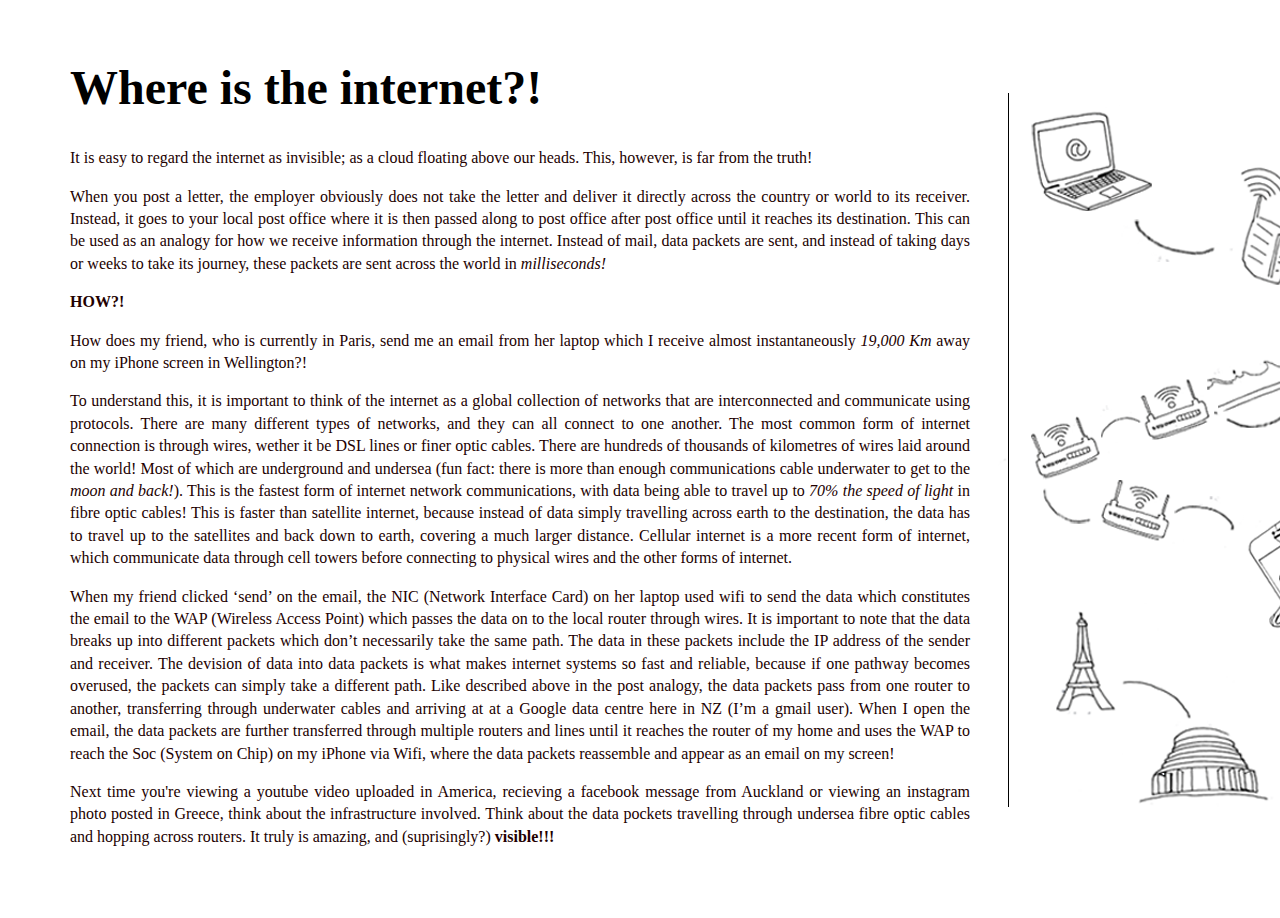
==== index.html @ a610ba32 "Adding my existing site." ====
<!DOCTYPE HTML>

<html>

<head>
	<meta http-equiv="Content-Type" content="text/html; charset=UTF-8" />
	<title>Your Website</title>
	<link rel="stylesheet" type="text/css" href="css/style.css">
</head>

<body>

<h1>Where is the internet?! </h1>


      

		 

<p>It is easy to regard the internet as invisible; as a cloud floating above our heads. This, however, is far from the truth!</p>

<p>When you post a letter, the employer obviously does not take the letter and deliver it directly across the country or world to its receiver. Instead, it goes to your local post office where it is then passed along to post office after post office until it reaches its destination. This can be used as an analogy for how we receive information through the internet. Instead of mail, data packets are sent, and instead of taking days or weeks to take its journey, these packets are sent across the world in <i>milliseconds!</i> </p>

  <p><b>HOW?!</b></p>

    
    
<p>How does my friend, who is currently in Paris, send me an email from her laptop which I receive  almost instantaneously <i>19,000 Km</i> away on my iPhone screen in Wellington?!</p>

<p>To understand this, it is important to think of the internet as a global collection of networks that are interconnected and communicate using protocols. There are many different types of networks, and they can all connect to one another. The most common form of internet connection is through wires, wether it be DSL lines or finer optic cables. There are hundreds of thousands of kilometres of wires laid around the world! Most of which are underground and undersea (fun fact: there is more than enough communications cable underwater to get to the <i>moon and back!</i>). This is the fastest form of internet network communications, with data being able to travel up to <i>70% the speed of light</i> in fibre optic cables! This is faster than satellite internet, because instead of data simply travelling across earth to the destination, the data has to travel up to the satellites and back down to earth, covering a much larger distance. Cellular internet is a more recent form of internet, which communicate data through cell towers before connecting to physical wires and the other forms of internet.</p> 

<p>When my friend clicked ‘send’ on the email, the NIC (Network Interface Card) on her laptop used wifi to send the data which constitutes the email to the WAP (Wireless Access Point) which passes the data on to the local router through wires. It is important to note that the data breaks up into different packets which don’t necessarily take the same path. The data in these packets include the IP address of the sender and receiver. The devision of data into data packets is what makes internet systems so fast and reliable, because if one pathway becomes overused, the packets can simply take a different path. Like described above in the post analogy, the data packets pass from one router to another, transferring through underwater cables and arriving at at a Google data centre here in NZ (I’m a gmail user). When I open the email, the data packets are further transferred through multiple routers and lines until it reaches the router of my home and uses the WAP to reach the Soc (System on Chip) on my iPhone via Wifi, where the data packets reassemble and appear as an email on my screen!</p>

<p>Next time you're viewing a youtube video uploaded in America, recieving a facebook message from Auckland or viewing an instagram photo posted in Greece, think about the infrastructure involved. Think about the data pockets travelling through undersea fibre optic cables and hopping across routers. It truly is amazing, and (suprisingly?) <b>visible!!!</b></p>
	

	

	

</body>

</html>
---- css/style.css ----
body {
	
 background-image:url("../img/web3.png");
 background-repeat: no-repeat;
 background-position: 480px 50px;

 background-attachment: fixed;


	text-align: justify;
	max-width: 900px;
	margin-left: 70px;
	margin-right: 50px;
	margin-top: 60px;
	margin-bottom: 70px;
	
	
    width: 800%;
	font-family:'Avenir'
}


h1 {
    font-size: 3em;
    
}
p { font-family:'Avenir';
    font-size: 1em;
    line-height: 1.4em;
    color: #200;

}
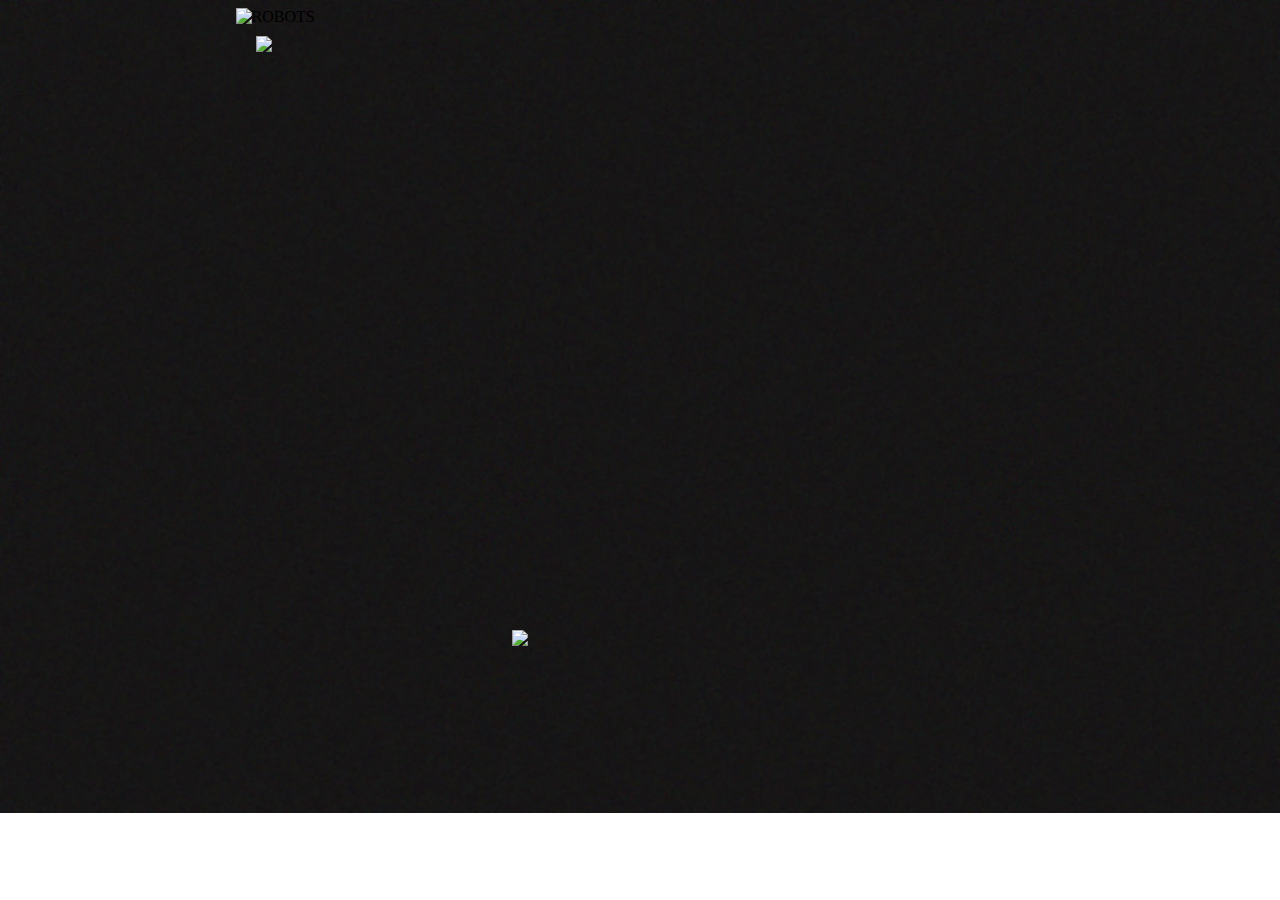
==== commit 2c3635f4: "Adding my existing site." ====
--- a/index.html
+++ b/index.html
@@ -4,39 +4,27 @@
 
 <head>
 	<meta http-equiv="Content-Type" content="text/html; charset=UTF-8" />
-	<title>Your Website</title>
+	<title>Robots are Taking Over Instagram</title>
 	<link rel="stylesheet" type="text/css" href="css/style.css">
 </head>
 
 <body>
 
-<h1>Where is the internet?! </h1>
 
 
-      
+  <img src="/Users/rosieryan/Desktop/infrastructure/web2/img/robotimg.png" class="robot"/>
 
-		 
 
-<p>It is easy to regard the internet as invisible; as a cloud floating above our heads. This, however, is far from the truth!</p>
+  <img src="/Users/rosieryan/Desktop/infrastructure/web2/img/robotsare.png" alt="ROBOTS" class="robottext"/>
 
-<p>When you post a letter, the employer obviously does not take the letter and deliver it directly across the country or world to its receiver. Instead, it goes to your local post office where it is then passed along to post office after post office until it reaches its destination. This can be used as an analogy for how we receive information through the internet. Instead of mail, data packets are sent, and instead of taking days or weeks to take its journey, these packets are sent across the world in <i>milliseconds!</i> </p>
+  <a href="index2.html">
+  <img src="/Users/rosieryan/Desktop/infrastructure/web2/img/tag.png" class="tag"/>
+</a>
 
-  <p><b>HOW?!</b></p>
 
-    
-    
-<p>How does my friend, who is currently in Paris, send me an email from her laptop which I receive  almost instantaneously <i>19,000 Km</i> away on my iPhone screen in Wellington?!</p>
 
-<p>To understand this, it is important to think of the internet as a global collection of networks that are interconnected and communicate using protocols. There are many different types of networks, and they can all connect to one another. The most common form of internet connection is through wires, wether it be DSL lines or finer optic cables. There are hundreds of thousands of kilometres of wires laid around the world! Most of which are underground and undersea (fun fact: there is more than enough communications cable underwater to get to the <i>moon and back!</i>). This is the fastest form of internet network communications, with data being able to travel up to <i>70% the speed of light</i> in fibre optic cables! This is faster than satellite internet, because instead of data simply travelling across earth to the destination, the data has to travel up to the satellites and back down to earth, covering a much larger distance. Cellular internet is a more recent form of internet, which communicate data through cell towers before connecting to physical wires and the other forms of internet.</p> 
 
-<p>When my friend clicked ‘send’ on the email, the NIC (Network Interface Card) on her laptop used wifi to send the data which constitutes the email to the WAP (Wireless Access Point) which passes the data on to the local router through wires. It is important to note that the data breaks up into different packets which don’t necessarily take the same path. The data in these packets include the IP address of the sender and receiver. The devision of data into data packets is what makes internet systems so fast and reliable, because if one pathway becomes overused, the packets can simply take a different path. Like described above in the post analogy, the data packets pass from one router to another, transferring through underwater cables and arriving at at a Google data centre here in NZ (I’m a gmail user). When I open the email, the data packets are further transferred through multiple routers and lines until it reaches the router of my home and uses the WAP to reach the Soc (System on Chip) on my iPhone via Wifi, where the data packets reassemble and appear as an email on my screen!</p>
-
-<p>Next time you're viewing a youtube video uploaded in America, recieving a facebook message from Auckland or viewing an instagram photo posted in Greece, think about the infrastructure involved. Think about the data pockets travelling through undersea fibre optic cables and hopping across routers. It truly is amazing, and (suprisingly?) <b>visible!!!</b></p>
-	
-
-	
-
-	
+     
 
 </body>
 
--- a/css/style.css
+++ b/css/style.css
@@ -1,33 +1,211 @@
 body {
 	
- background-image:url("../img/web3.png");
+ background-image:url("../img/pixel.jpg");
+
  background-repeat: no-repeat;
- background-position: 480px 50px;
-
- background-attachment: fixed;
-
-
-	text-align: justify;
-	max-width: 900px;
-	margin-left: 70px;
-	margin-right: 50px;
-	margin-top: 60px;
-	margin-bottom: 70px;
+ background-size: 100%;
+
 	
+   
+}
+
+
+
+
+p {
+
+
+	text-align: center;
+	font-size: 30px;
+	font-weight: 100;
+	color: white;
+		top: 80%;
+		z-index: 3;
+		
+}
+
+@font-face {
+   font-family: myFont;
+   src: url(/Users/rosieryan/Library/Fonts/TopSpeedTypographyItalic.ttf);
+}
+
+* {
+   font-family: myFont;
+
+}
+
+
+
+
+.selfie {
+	position: fixed;
 	
-    width: 800%;
-	font-family:'Avenir'
-}
-
+	float: left;
+		top: 10%;
+		left: 12%;
+		z-index: 1;
+		
+
+	width: 25%;
+	height: auto;
+
+}
 
 h1 {
-    font-size: 3em;
-    
-}
-p { font-family:'Avenir';
-    font-size: 1em;
-    line-height: 1.4em;
-    color: #200;
-
-}
-
+
+	font-size: 60px;
+	font-weight: 100;
+	color: white;
+		z-index: 2;
+
+		    position: fixed;
+		    float: left;
+    left: 14%;
+    top: 30%;
+    width: 100%;
+    text-align: center;
+    
+}
+
+.notag {
+	 position: fixed;
+    float: right;
+    left: 42%;
+    top: 50%;
+    z-index: 3;
+
+    width: 20%;
+    height: auto;
+
+
+}
+
+.yestag {
+	 position: fixed;
+  float: right;
+    left: 67%;
+   top: 50%;
+    z-index: 3;
+
+    width: 20%;
+    height: auto;
+
+
+}
+
+.tag {
+	 
+
+    position: absolute;
+    display: inline-block;
+    left: 40%;
+    top: 70%;
+    z-index: 3;
+
+    width: 25%;
+    height: auto;
+
+
+}
+
+
+.robot { position: absolute;
+		top: 4%;
+		left: 20%;
+		z-index: 1;
+
+	width: 20%;
+	height: auto;
+}
+
+.robottext {
+    display: block;
+    margin-left: 18%;
+    margin-right: auto;
+    
+    top: 50%;
+    width: 75%;
+    height: auto;
+    z-index: 2;
+}
+
+.miquela {
+	 
+
+position: absolute;
+    left: 0%;
+    bottom: 0%;
+  
+
+    width: 55%;
+    height: auto;
+}
+
+h2 {
+font-size: 60px;
+	font-weight: 100;
+	color: white;
+		z-index: 2;
+
+		    position: fixed;
+		    float: left;
+
+    left: 10%;
+    bottom: 80%;
+    width: 100%;
+    height: auto;
+    
+
+}
+
+p {
+font-family: "Helvetica";
+
+text-align:right;
+	font-size: 15px;
+	padding-right: 3%;
+
+	color: white;
+
+			    position: absolute;
+		    float: right;
+
+    left: 40%;
+    top: 30%;
+   
+
+}
+
+h3 {
+text-align:right;
+	font-size: 39px;
+	padding-right: 3%;
+
+	color: white;
+
+			    position: absolute;
+		    float: right;
+
+    left: 60%;
+    top: 77%;
+    
+
+}
+
+h4 {
+font-size: 60px;
+	font-weight: 100;
+	color: white;
+		z-index: 2;
+
+		    position: fixed;
+		    float: left;
+
+    left: 10%;
+    bottom: 80%;
+    width: 100%;
+    height: auto;
+    
+
+}
+
